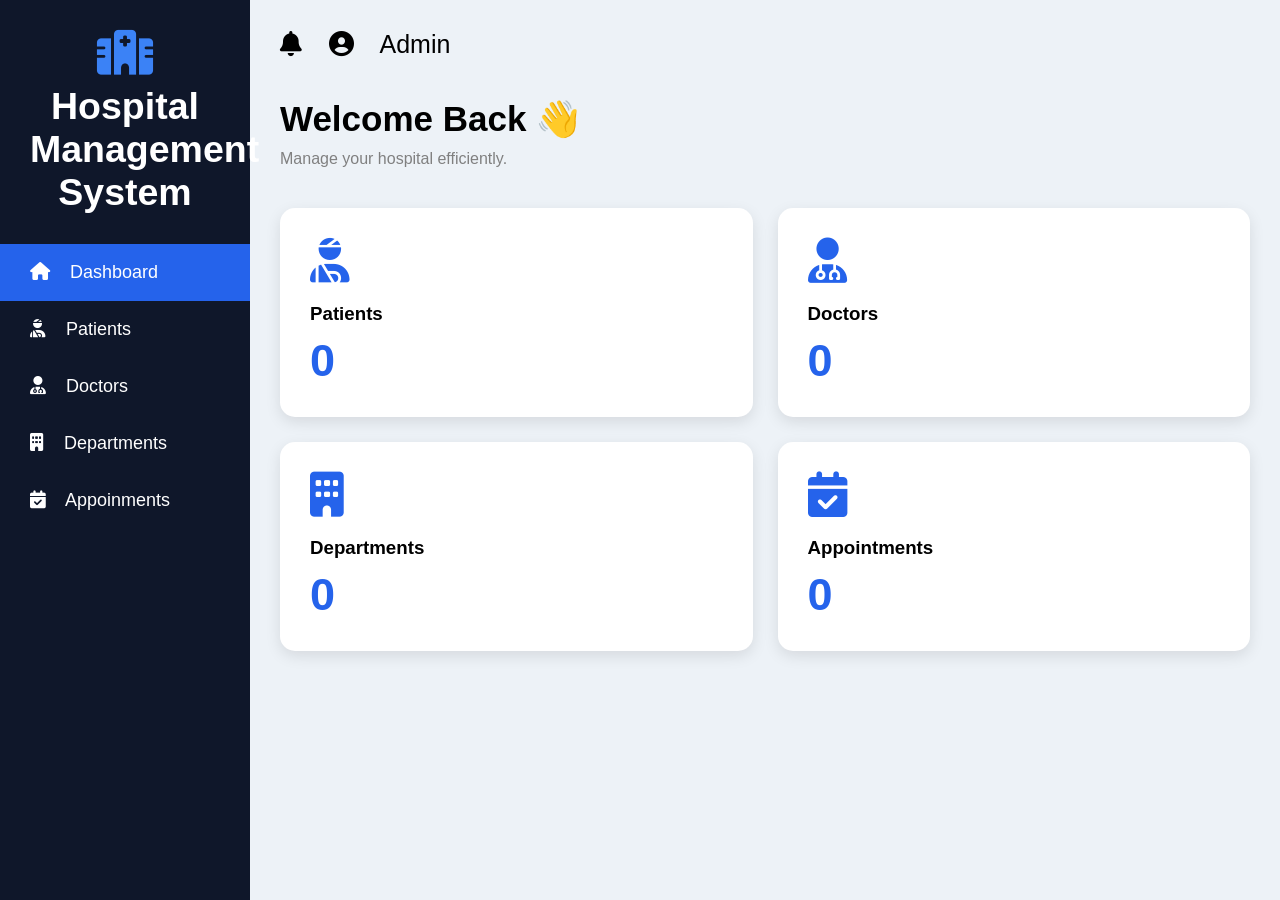
==== frontend/index.html @ 7514974e "initial commit" ====
<!DOCTYPE html>
<html lang="en">
<head>
    <meta charset="UTF-8">
    <meta name="viewport" content="width=device-width, initial-scale=1.0">
    <title>Hospital Management System</title>

    <link rel="stylesheet" href="css/style.css">

    <!-- Font Awesome -->
    <link rel="stylesheet"
    href="https://cdnjs.cloudflare.com/ajax/libs/font-awesome/6.5.2/css/all.min.css">
</head>
<body>
<div class="container">
    <!-- Sidebar -->
    <div class="sidebar">
        <div class="logo">
            <i class="fa-solid fa-hospital"></i>
            <h2>Hospital Management System</h2>
        </div>
        <ul>
            <li class="active">
                <i class="fa-solid fa-house"></i>
                Dashboard
            </li>
            <li>
                <i class="fa-solid fa-user-injured"></i>
                Patients
            </li>
            <li>
                <i class ="fa-solid fa-user-doctor"></i>
                Doctors
            </li>
            <li>
                <i class ="fa-solid fa-building"></i>
                Departments
            </li>
            <li>
                <i class ="fa-solid fa-calendar-check"></i>
                Appoinments
            </li>
        </ul>
    </div>
    <!-- Main Content -->
    <div class="main">
        <header>
            <div class="profile">
                <i class="fa-solid fa-bell"></i>
                <i class="fa-solid fa-circle-user"></i>
                <span>Admin</span>
            </div>
        </header>
        <div class="welcome">
            <h2>Welcome Back 👋</h2>
            <p>Manage your hospital efficiently.</p>
        </div>
        <!-- Cards -->
        <div class="cards">
            <div class="card">
                <i class="fa-solid fa-user-injured"></i>
                <h3>Patients</h3>
                <h1 id="patients">0</h1>
            </div>
            <div class="card">
                <i class="fa-solid fa-user-doctor"></i>
                <h3>Doctors</h3>
                <h1 id="doctors">0</h1>
            </div>
            <div class="card">
                <i class="fa-solid fa-building"></i>
                <h3>Departments</h3>
                <h1 id="departments">0</h1>
            </div>
            <div class="card">
                <i class="fa-solid fa-calendar-check"></i>
                <h3>Appointments</h3>
                <h1 id="appointments">0</h1>
            </div>
        </div>
    </div>
</div>
<script src="js/dashboard.js"></script>
</body>
</html>
---- frontend/css/style.css ----
*{
    margin:0;
    padding:0;
    box-sizing:border-box;
    font-family:Arial, Helvetica, sans-serif;
}

body{
    background:#edf2f7;
}

.container{
    display:flex;
}

.sidebar{

    width:250px;
    height:100vh;
    background:#0f172a;
    color:white;

}

.logo{

    padding:30px;
    text-align:center;
    font-size:25px;

}

.logo i{

    font-size:45px;
    margin-bottom:10px;
    color:#3b82f6;

}

.sidebar ul{

    list-style:none;

}

.sidebar ul li{

    padding:18px 30px;
    cursor:pointer;
    transition:.3s;
    font-size:18px;

}

.sidebar ul li i{

    margin-right:15px;

}

.sidebar ul li:hover,
.active{

    background:#2563eb;

}

.main{

    flex:1;
    padding:30px;

}

header{

    display:flex;
    justify-content:space-between;
    align-items:center;

}

.profile{

    font-size:25px;

}

.profile i{

    margin-right:20px;
    cursor:pointer;

}

.welcome{

    margin-top:40px;
    margin-bottom:40px;

}

.welcome h2{

    font-size:35px;

}

.welcome p{

    margin-top:10px;
    color:gray;

}

.cards{

    display:grid;
    grid-template-columns:repeat(2,1fr);
    gap:25px;

}

.card{

    background:white;
    padding:30px;
    border-radius:15px;
    box-shadow:0 5px 15px rgba(0,0,0,.1);
    transition:.3s;

}

.card:hover{

    transform:translateY(-5px);

}

.card i{

    font-size:45px;
    color:#2563eb;
    margin-bottom:20px;

}

.card h3{

    margin-bottom:10px;

}

.card h1{

    font-size:45px;
    color:#2563eb;

}
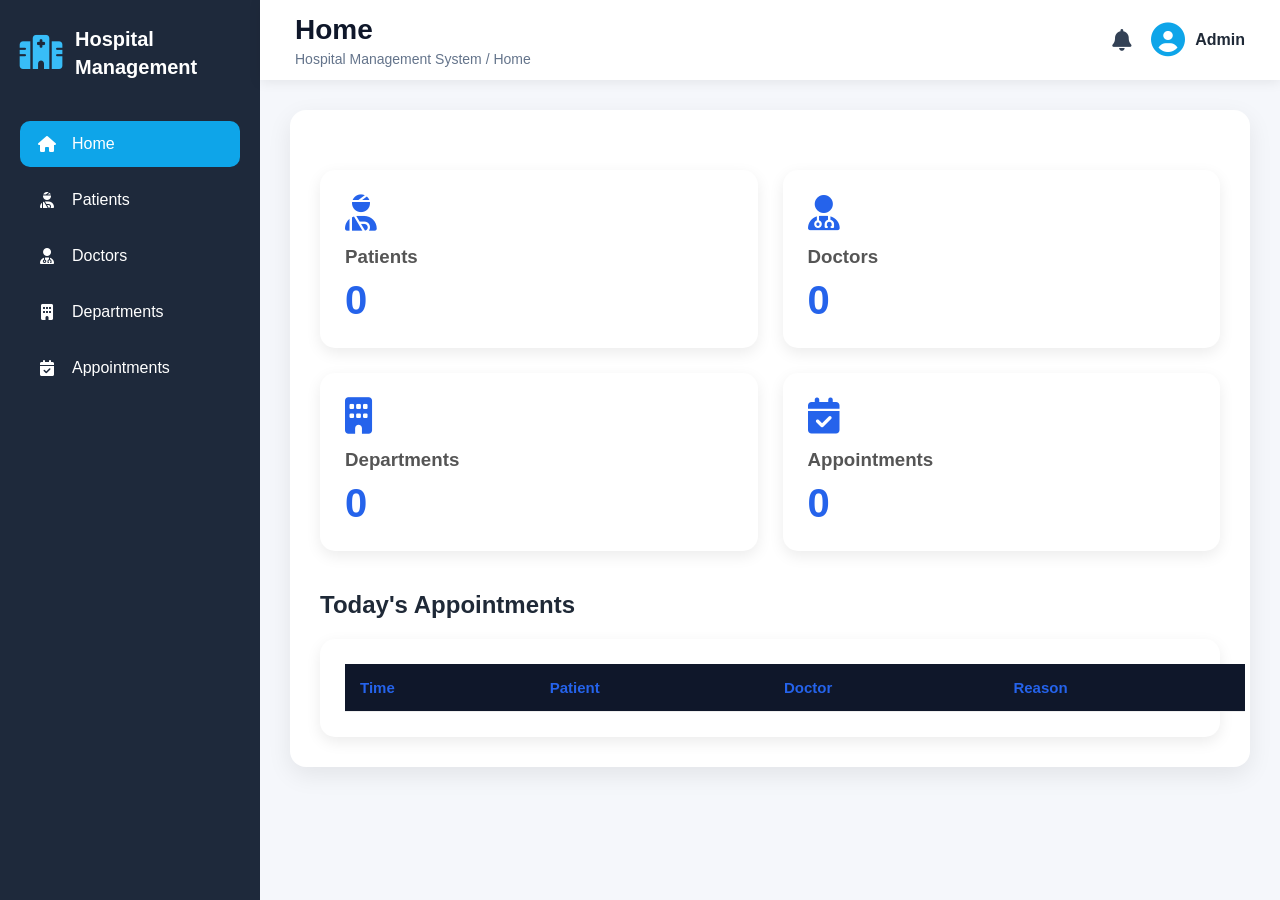
==== commit 7ffd45d0: "Add home dashboard with live statistics and today's appointments" ====
--- a/frontend/index.html
+++ b/frontend/index.html
@@ -3,83 +3,185 @@
 <head>
     <meta charset="UTF-8">
     <meta name="viewport" content="width=device-width, initial-scale=1.0">
-    <title>Hospital Management System</title>
+    <title>Home | Hospital Management System</title>
 
-    <link rel="stylesheet" href="css/style.css">
-
+    <link rel="stylesheet" href="css/patients.css">
     <!-- Font Awesome -->
     <link rel="stylesheet"
-    href="https://cdnjs.cloudflare.com/ajax/libs/font-awesome/6.5.2/css/all.min.css">
-</head>
-<body>
+          href="https://cdnjs.cloudflare.com/ajax/libs/font-awesome/6.5.2/css/all.min.css">
+</head><body>
+
 <div class="container">
+
     <!-- Sidebar -->
-    <div class="sidebar">
+    <aside class="sidebar">
+
         <div class="logo">
+
             <i class="fa-solid fa-hospital"></i>
-            <h2>Hospital Management System</h2>
+
+            <h2>
+                Hospital<br>
+                Management
+            </h2>
+
         </div>
+
         <ul>
+
             <li class="active">
-                <i class="fa-solid fa-house"></i>
-                Dashboard
+                <a href="index.html">
+                    <i class="fa-solid fa-house"></i>
+                    Home
+                </a>
             </li>
+
             <li>
-                <i class="fa-solid fa-user-injured"></i>
-                Patients
+                <a href="pages/patients.html">
+                    <i class="fa-solid fa-user-injured"></i>
+                    Patients
+                </a>
             </li>
+
             <li>
-                <i class ="fa-solid fa-user-doctor"></i>
-                Doctors
+                <a href="pages/doctors.html">
+                    <i class="fa-solid fa-user-doctor"></i>
+                    Doctors
+                </a>
             </li>
+
             <li>
-                <i class ="fa-solid fa-building"></i>
-                Departments
+                <a href="pages/departments.html">
+                    <i class="fa-solid fa-building"></i>
+                    Departments
+                </a>
             </li>
+
             <li>
-                <i class ="fa-solid fa-calendar-check"></i>
-                Appoinments
+                <a href="pages/appointments.html">
+                    <i class="fa-solid fa-calendar-check"></i>
+                    Appointments
+                </a>
             </li>
+
         </ul>
-    </div>
+
+    </aside>
+
     <!-- Main Content -->
-    <div class="main">
-        <header>
+    <main class="main-content">
+
+        <!-- Header -->
+        <header class="header">
+
+            <div>
+
+                <h1>Home</h1>
+
+                <p>Hospital Management System / Home</p>
+
+            </div>
+
             <div class="profile">
+
                 <i class="fa-solid fa-bell"></i>
-                <i class="fa-solid fa-circle-user"></i>
-                <span>Admin</span>
+
+                <div class="admin">
+
+                    <i class="fa-solid fa-circle-user"></i>
+
+                    <span>Admin</span>
+
+                </div>
+
             </div>
+
         </header>
-        <div class="welcome">
-            <h2>Welcome Back 👋</h2>
-            <p>Manage your hospital efficiently.</p>
-        </div>
-        <!-- Cards -->
-        <div class="cards">
-            <div class="card">
-                <i class="fa-solid fa-user-injured"></i>
-                <h3>Patients</h3>
-                <h1 id="patients">0</h1>
+        <!-- Dashboard Card -->
+        <section class="patient-card">
+
+            <div class="cards">
+
+                <div class="card">
+
+                    <i class="fa-solid fa-user-injured"></i>
+
+                    <h3>Patients</h3>
+
+                    <h1 id="patients">0</h1>
+
+                </div>
+
+                <div class="card">
+
+                    <i class="fa-solid fa-user-doctor"></i>
+
+                    <h3>Doctors</h3>
+
+                    <h1 id="doctors">0</h1>
+
+                </div>
+
+                <div class="card">
+
+                    <i class="fa-solid fa-building"></i>
+
+                    <h3>Departments</h3>
+
+                    <h1 id="departments">0</h1>
+
+                </div>
+
+                <div class="card">
+
+                    <i class="fa-solid fa-calendar-check"></i>
+
+                    <h3>Appointments</h3>
+
+                    <h1 id="appointments">0</h1>
+
+                </div>
+
             </div>
-            <div class="card">
-                <i class="fa-solid fa-user-doctor"></i>
-                <h3>Doctors</h3>
-                <h1 id="doctors">0</h1>
-            </div>
-            <div class="card">
-                <i class="fa-solid fa-building"></i>
-                <h3>Departments</h3>
-                <h1 id="departments">0</h1>
-            </div>
-            <div class="card">
-                <i class="fa-solid fa-calendar-check"></i>
-                <h3>Appointments</h3>
-                <h1 id="appointments">0</h1>
-            </div>
-        </div>
-    </div>
+
+            <section class="today-section">
+
+                <h2>Today's Appointments</h2>
+
+                <div class="today-card">
+
+                    <table id="todayAppointmentsTable">
+
+                        <thead>
+
+                        <tr>
+
+                            <th>Time</th>
+                            <th>Patient</th>
+                            <th>Doctor</th>
+                            <th>Reason</th>
+
+                        </tr>
+
+                        </thead>
+
+                        <tbody id="todayAppointmentsBody">
+
+                        </tbody>
+
+                    </table>
+
+                </div>
+
+            </section>
+
+        </section>
+
+    </main>
+
 </div>
+
 <script src="js/dashboard.js"></script>
+
 </body>
 </html>
--- a/frontend/css/patients.css
+++ b/frontend/css/patients.css
@@ -0,0 +1,663 @@
+/* ===========================
+   RESET
+=========================== */
+
+*{
+    margin:0;
+    padding:0;
+    box-sizing:border-box;
+    font-family:'Segoe UI',Tahoma,Geneva,Verdana,sans-serif;
+}
+
+body{
+    background:#f4f7fc;
+    color:#1f2937;
+}
+
+a{
+    text-decoration:none;
+    color:inherit;
+}
+
+ul{
+    list-style:none;
+}
+
+button{
+    cursor:pointer;
+    border:none;
+    outline:none;
+}
+
+.container{
+    display:flex;
+    min-height:100vh;
+}
+
+/* ===========================
+   SIDEBAR
+=========================== */
+
+.sidebar{
+    width:260px;
+    background:#1e293b;
+    color:#fff;
+    position:fixed;
+    top:0;
+    left:0;
+    bottom:0;
+    padding:25px 20px;
+    overflow-y:auto;
+}
+.logo{
+    display:flex;
+    align-items:center;
+    gap:12px;
+    margin-bottom:40px;
+}
+
+.logo i{
+    font-size:34px;
+    color:#38bdf8;
+}
+
+.logo h2{
+    font-size:20px;
+    line-height:1.4;
+    font-weight:700;
+}
+
+.sidebar ul li{
+    margin-bottom:10px;
+}
+
+.sidebar ul li a{
+    display:flex;
+    align-items:center;
+    gap:14px;
+    padding:14px 16px;
+    border-radius:10px;
+    transition:.3s;
+}
+
+.sidebar ul li a:hover,
+.sidebar ul li.active a{
+    background:#0ea5e9;
+}
+
+.sidebar ul li i{
+    width:22px;
+    text-align:center;
+}
+/* ===========================
+   MAIN CONTENT
+=========================== */
+
+.main-content{
+    margin-left:260px;
+    width:calc(100% - 260px);
+    min-height:100vh;
+    background:#f5f7fb;
+}
+
+.header{
+    height:80px;
+    background:#fff;
+    display:flex;
+    justify-content:space-between;
+    align-items:center;
+    padding:0 35px;
+    box-shadow:0 2px 12px rgba(0,0,0,.08);
+    position:sticky;
+    top:0;
+    z-index:100;
+}
+
+.header h1{
+    font-size:28px;
+    color:#0f172a;
+    margin-bottom:5px;
+}
+
+.header p{
+    color:#64748b;
+    font-size:14px;
+}
+
+.profile{
+    display:flex;
+    align-items:center;
+    gap:20px;
+}
+
+.profile>i{
+    font-size:22px;
+    color:#334155;
+}
+
+.admin{
+    display:flex;
+    align-items:center;
+    gap:10px;
+    font-weight:600;
+}
+
+.admin i{
+    font-size:34px;
+    color:#0ea5e9;
+}
+/* ===========================
+   PATIENT CARD
+=========================== */
+
+.patient-card{
+    margin:30px;
+    background:#fff;
+    border-radius:16px;
+    padding:30px;
+    box-shadow:0 8px 25px rgba(0,0,0,.08);
+}
+
+.top-bar{
+    display:flex;
+    justify-content:space-between;
+    align-items:center;
+    gap:15px;
+    margin-bottom:30px;
+    flex-wrap:wrap;
+}
+
+.search-box{
+    flex:1;
+    min-width:300px;
+    display:flex;
+    align-items:center;
+    background:#f8fafc;
+    border:1px solid #dbe4ef;
+    border-radius:10px;
+    padding:0 15px;
+}
+
+.search-box i{
+    color:#64748b;
+}
+
+.search-box input{
+    width:100%;
+    border:none;
+    outline:none;
+    background:transparent;
+    padding:14px 12px;
+    font-size:15px;
+}
+/* ===========================
+   FILTER & BUTTON
+=========================== */
+
+.filter{
+    display:flex;
+    align-items:center;
+    gap:10px;
+    padding:12px 15px;
+    border:1px solid #dbe4ef;
+    border-radius:10px;
+    background:#fff;
+}
+
+.filter i{
+    color:#64748b;
+}
+
+.filter select{
+    border:none;
+    outline:none;
+    background:transparent;
+    font-size:15px;
+    cursor:pointer;
+}
+
+.add-btn{
+    background:#0ea5e9;
+    color:#fff;
+    padding:13px 20px;
+    border-radius:10px;
+    font-size:15px;
+    font-weight:600;
+    display:flex;
+    align-items:center;
+    gap:10px;
+    transition:.3s;
+}
+
+.add-btn:hover{
+    background:#0284c7;
+    transform:translateY(-2px);
+}
+
+.table-container{
+    width:100%;
+    overflow-x:auto;
+    border-radius:12px;
+}
+/* ===========================
+   TABLE
+=========================== */
+
+table{
+    width:100%;
+    border-collapse:collapse;
+    min-width:900px;
+}
+
+thead{
+    background:#0f172a;
+    color:#fff;
+}
+
+thead th{
+    padding:18px;
+    text-align:left;
+    font-size:15px;
+    font-weight:600;
+}
+
+tbody td{
+    padding:18px;
+    border-bottom:1px solid #e5e7eb;
+    font-size:14px;
+}
+
+tbody tr{
+    transition:.3s;
+}
+
+tbody tr:hover{
+    background:#f8fafc;
+}
+
+tbody td:first-child{
+    font-weight:600;
+    color:#0ea5e9;
+}
+/* ===========================
+   BADGES & ACTION BUTTONS
+=========================== */
+
+.gender-badge{
+    display:inline-block;
+    padding:6px 12px;
+    border-radius:20px;
+    font-size:13px;
+    font-weight:600;
+    text-align:center;
+}
+
+.gender-badge.male{
+    background:#dbeafe;
+    color:#1d4ed8;
+}
+
+.gender-badge.female{
+    background:#fce7f3;
+    color:#be185d;
+}
+
+.action-btn{
+    width:36px;
+    height:36px;
+    border-radius:8px;
+    display:inline-flex;
+    align-items:center;
+    justify-content:center;
+    margin-right:8px;
+    transition:.3s;
+    color:#fff;
+}
+
+.edit-btn{
+    background:#0ea5e9;
+}
+
+.edit-btn:hover{
+    background:#0284c7;
+}
+
+.delete-btn{
+    background:#ef4444;
+}
+
+.delete-btn:hover{
+    background:#dc2626;
+}
+/* ===========================
+   FOOTER & PAGINATION
+=========================== */
+
+.table-footer{
+    display:flex;
+    justify-content:space-between;
+    align-items:center;
+    margin-top:20px;
+    flex-wrap:wrap;
+    gap:15px;
+}
+
+#patientCount{
+    color:#64748b;
+    font-size:14px;
+}
+
+.pagination{
+    display:flex;
+    gap:10px;
+}
+
+.pagination button{
+    width:40px;
+    height:40px;
+    border-radius:8px;
+    background:#fff;
+    border:1px solid #d1d5db;
+    color:#334155;
+    font-weight:600;
+    transition:.3s;
+}
+
+.pagination button:hover{
+    background:#0ea5e9;
+    color:#fff;
+    border-color:#0ea5e9;
+}
+
+.pagination button.active{
+    background:#0ea5e9;
+    color:#fff;
+    border-color:#0ea5e9;
+}
+/* ===========================
+   MODAL
+=========================== */
+
+.modal{
+    display:none;
+    position:fixed;
+    inset:0;
+    background:rgba(15,23,42,.55);
+    justify-content:center;
+    align-items:center;
+    z-index:999;
+    padding:20px;
+}
+
+.modal.active{
+    display:flex;
+}
+
+.modal-content{
+    width:100%;
+    max-width:550px;
+    background:#fff;
+    border-radius:16px;
+    overflow:hidden;
+    animation:popup .3s ease;
+}
+
+@keyframes popup{
+    from{
+        opacity:0;
+        transform:translateY(-20px) scale(.98);
+    }
+    to{
+        opacity:1;
+        transform:translateY(0) scale(1);
+    }
+}
+
+.modal-header{
+    display:flex;
+    justify-content:space-between;
+    align-items:center;
+    padding:20px 25px;
+    border-bottom:1px solid #e5e7eb;
+}
+
+.modal-header h2{
+    font-size:22px;
+    color:#0f172a;
+}
+
+.close-btn{
+    background:none;
+    font-size:28px;
+    color:#64748b;
+    cursor:pointer;
+}
+
+.close-btn:hover{
+    color:#ef4444;
+}
+
+/* ===========================
+   FORM
+=========================== */
+
+#patientForm{
+    padding:25px;
+}
+
+.form-group{
+    margin-bottom:18px;
+}
+
+.form-group label{
+    display:block;
+    margin-bottom:8px;
+    font-weight:600;
+    color:#334155;
+}
+
+.form-group input,
+.form-group select{
+    width:100%;
+    padding:12px 15px;
+    border:1px solid #d1d5db;
+    border-radius:10px;
+    font-size:15px;
+    outline:none;
+    transition:.3s;
+}
+
+.form-group input:focus,
+.form-group select:focus{
+    border-color:#0ea5e9;
+    box-shadow:0 0 0 3px rgba(14,165,233,.15);
+}
+
+.modal-footer{
+    display:flex;
+    justify-content:flex-end;
+    gap:12px;
+    margin-top:25px;
+}
+
+.btn{
+    padding:12px 20px;
+    border-radius:10px;
+    font-size:15px;
+    font-weight:600;
+    transition:.3s;
+}
+
+.btn-primary{
+    background:#0ea5e9;
+    color:#fff;
+}
+
+.btn-primary:hover{
+    background:#0284c7;
+}
+
+.btn-secondary{
+    background:#e5e7eb;
+    color:#374151;
+}
+
+.btn-secondary:hover{
+    background:#d1d5db;
+}
+
+/* ===========================
+   RESPONSIVE
+=========================== */
+
+@media(max-width:992px){
+
+    .sidebar{
+        width:80px;
+    }
+
+    .logo h2,
+    .sidebar span{
+        display:none;
+    }
+
+    .main-content{
+        margin-left:80px;
+        width:calc(100% - 80px);
+    }
+}
+
+@media(max-width:768px){
+
+    .header{
+        flex-direction:column;
+        align-items:flex-start;
+        gap:15px;
+        height:auto;
+        padding:20px;
+    }
+
+    .patient-card{
+        margin:15px;
+        padding:20px;
+    }
+
+    .top-bar{
+        flex-direction:column;
+        align-items:stretch;
+    }
+
+    .search-box,
+    .filter{
+        width:100%;
+    }
+
+    .add-btn{
+        width:100%;
+        justify-content:center;
+    }
+
+    .table-footer{
+        flex-direction:column;
+        align-items:flex-start;
+    }
+
+    .modal-content{
+        max-width:100%;
+    }
+}
+
+/* Dashboard Cards */
+
+.cards{
+
+    display:grid;
+    grid-template-columns:repeat(2,1fr);
+    gap:25px;
+    margin-top:30px;
+
+}
+
+.card{
+
+    background:#fff;
+    border-radius:15px;
+    padding:25px;
+    box-shadow:0 5px 15px rgba(0,0,0,.08);
+    transition:.3s;
+
+}
+
+.card:hover{
+
+    transform:translateY(-5px);
+
+}
+
+.card i{
+
+    font-size:36px;
+    color:#2563eb;
+    margin-bottom:15px;
+
+}
+
+.card h3{
+
+    margin-bottom:10px;
+    color:#555;
+
+}
+
+.card h1{
+
+    font-size:40px;
+    color:#2563eb;
+
+}
+
+/* Today's Appointments */
+
+.today-section{
+
+    margin-top:40px;
+
+}
+
+.today-section h2{
+
+    margin-bottom:20px;
+
+}
+
+.today-card{
+
+    background:#fff;
+    border-radius:15px;
+    padding:25px;
+    box-shadow:0 5px 15px rgba(0,0,0,.08);
+
+}
+
+.today-card table{
+
+    width:100%;
+    border-collapse:collapse;
+
+}
+
+.today-card th,
+.today-card td{
+
+    padding:15px;
+    text-align:left;
+    border-bottom:1px solid #eee;
+
+}
+
+.today-card th{
+
+    color:#2563eb;
+    font-weight:600;
+
+}
